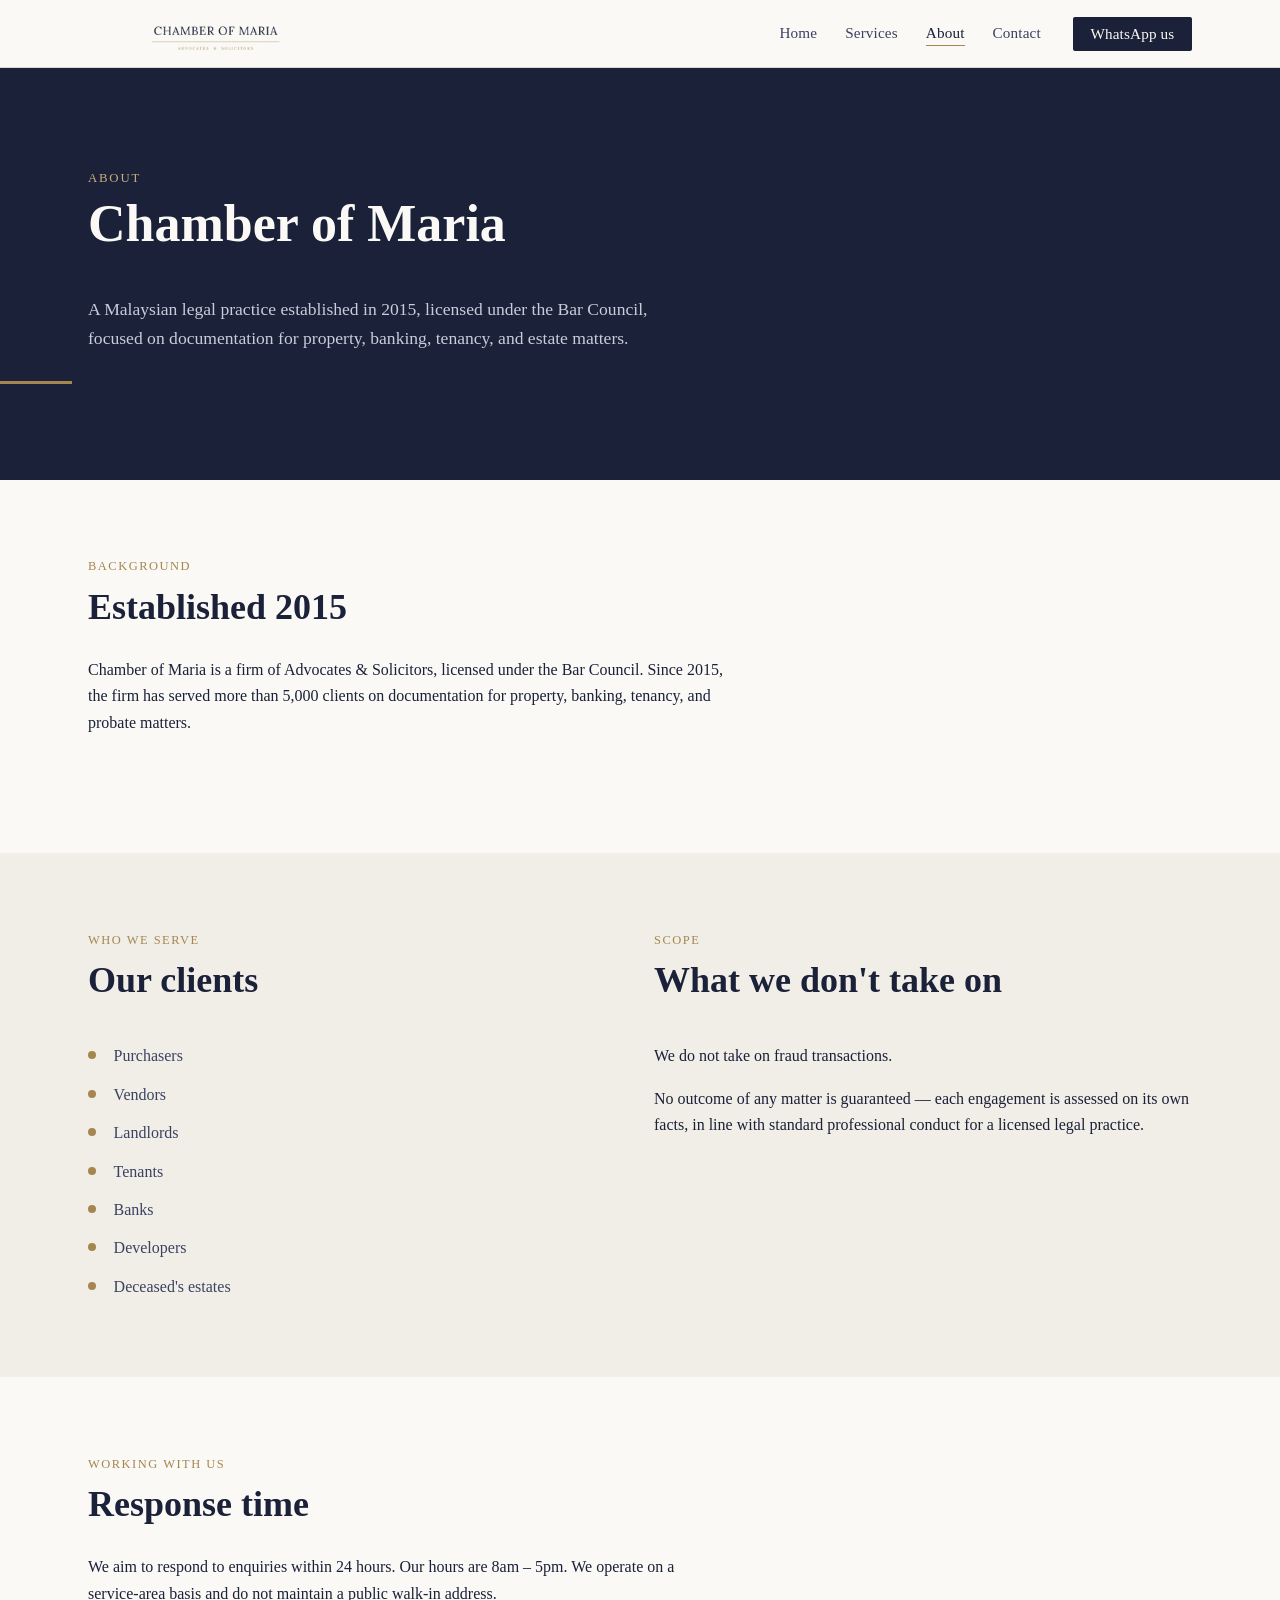
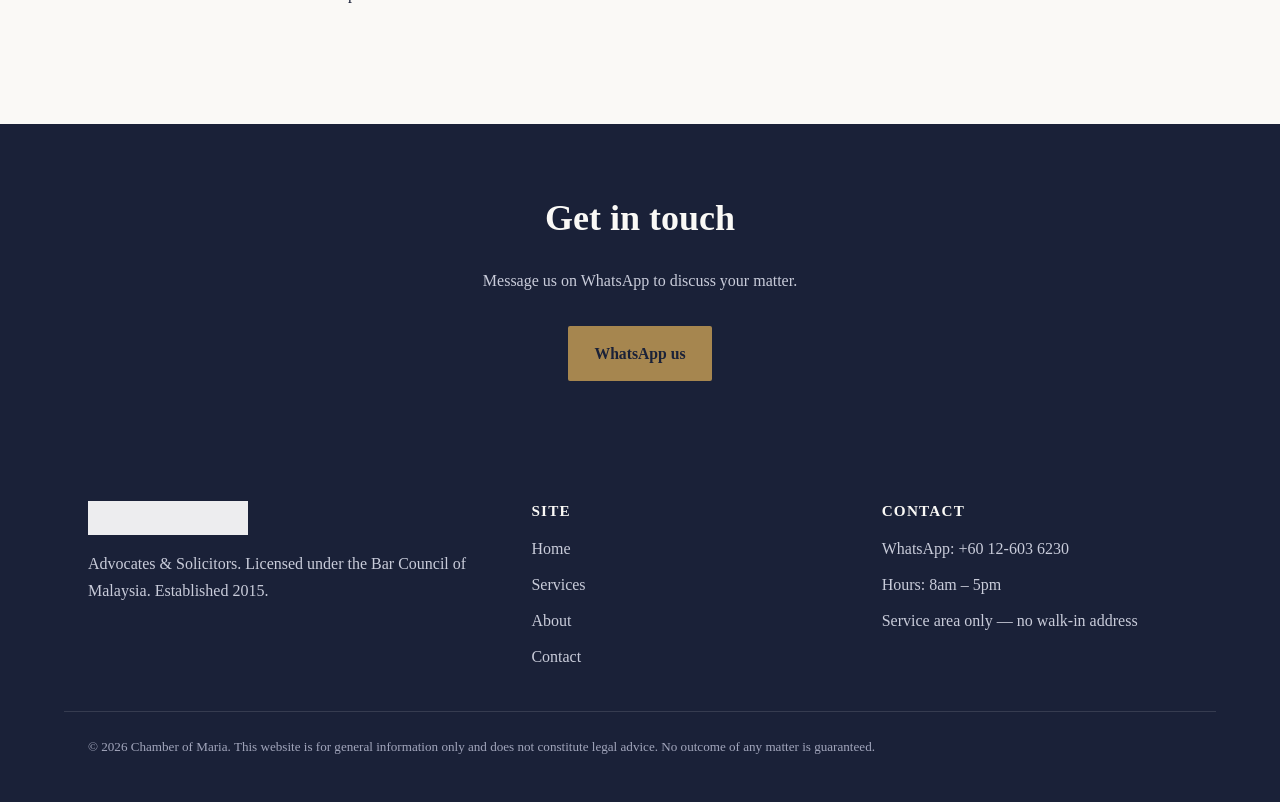
==== about.html @ 83d8518f "Initial build: Chamber of Maria static site Four-page legal practice website (index, services, about" ====
<!DOCTYPE html>
<html lang="en">
<head>
<meta charset="UTF-8">
<meta name="viewport" content="width=device-width, initial-scale=1.0">
<title>About | Chamber of Maria</title>
<meta name="description" content="Chamber of Maria is a legal practice established in 2015, licensed under the Bar Council, having served more than 5,000 clients across property, banking, tenancy, and probate matters.">
<link rel="canonical" href="https://www.chamberofmaria.com/about.html">

<meta property="og:type" content="website">
<meta property="og:site_name" content="Chamber of Maria">
<meta property="og:title" content="About | Chamber of Maria">
<meta property="og:description" content="Established 2015, licensed under the Bar Council, serving purchasers, vendors, landlords, tenants, banks, developers, and deceased's estates.">
<meta property="og:url" content="https://www.chamberofmaria.com/about.html">
<meta property="og:image" content="https://www.chamberofmaria.com/assets/og-share-image.webp">
<meta name="twitter:card" content="summary_large_image">

<link rel="icon" type="image/png" href="assets/favicon-32.png">
<link rel="apple-touch-icon" href="assets/apple-touch-icon.png">
<link rel="stylesheet" href="css/style.css">
</head>
<body>
<a class="skip-link" href="#main">Skip to content</a>

<header class="site-header">
  <div class="container">
    <a class="logo" href="index.html" aria-label="Chamber of Maria — home">
      <img src="assets/wordmark-horizontal-header.webp" alt="Chamber of Maria" width="200" height="31">
    </a>
    <nav class="main-nav" data-open="false">
      <ul>
        <li><a href="index.html">Home</a></li>
        <li><a href="services.html">Services</a></li>
        <li><a href="about.html" aria-current="page">About</a></li>
        <li><a href="contact.html">Contact</a></li>
      </ul>
      <a class="nav-cta" href="https://wa.me/60126036230?text=Hi%2C%20I%27d%20like%20to%20enquire%20about%20your%20legal%20services." target="_blank" rel="noopener">WhatsApp us</a>
    </nav>
    <button class="nav-toggle" aria-label="Toggle menu" aria-expanded="false">☰</button>
  </div>
</header>

<main id="main">

  <section class="hero">
    <div class="container">
      <span class="eyebrow">About</span>
      <h1>Chamber of Maria</h1>
      <p class="lede">A Malaysian legal practice established in 2015, licensed under the Bar Council, focused on documentation for property, banking, tenancy, and estate matters.</p>
    </div>
  </section>

  <section>
    <div class="container">
      <div class="section-head">
        <span class="kicker">Background</span>
        <h2>Established 2015</h2>
        <p>Chamber of Maria is a firm of Advocates &amp; Solicitors, licensed under the Bar Council. Since 2015, the firm has served more than 5,000 clients on documentation for property, banking, tenancy, and probate matters.</p>
      </div>
    </div>
  </section>

  <section class="section-alt">
    <div class="container">
      <div class="grid grid-2">
        <div>
          <div class="section-head">
            <span class="kicker">Who we serve</span>
            <h2>Our clients</h2>
          </div>
          <ul class="check-list">
            <li>Purchasers</li>
            <li>Vendors</li>
            <li>Landlords</li>
            <li>Tenants</li>
            <li>Banks</li>
            <li>Developers</li>
            <li>Deceased's estates</li>
          </ul>
        </div>
        <div>
          <div class="section-head">
            <span class="kicker">Scope</span>
            <h2>What we don't take on</h2>
          </div>
          <p>We do not take on fraud transactions.</p>
          <p>No outcome of any matter is guaranteed — each engagement is assessed on its own facts, in line with standard professional conduct for a licensed legal practice.</p>
        </div>
      </div>
    </div>
  </section>

  <section>
    <div class="container">
      <div class="section-head">
        <span class="kicker">Working with us</span>
        <h2>Response time</h2>
        <p>We aim to respond to enquiries within 24 hours. Our hours are 8am – 5pm. We operate on a service-area basis and do not maintain a public walk-in address.</p>
      </div>
    </div>
  </section>

  <section class="cta-banner">
    <div class="container">
      <h2>Get in touch</h2>
      <p>Message us on WhatsApp to discuss your matter.</p>
      <a class="btn btn-primary" href="https://wa.me/60126036230?text=Hi%2C%20I%27d%20like%20to%20enquire%20about%20your%20legal%20services." target="_blank" rel="noopener">WhatsApp us</a>
    </div>
  </section>

</main>

<footer class="site-footer">
  <div class="container">
    <div class="footer-logo">
      <img src="assets/wordmark-horizontal-header.webp" alt="Chamber of Maria" width="160" height="25">
      <p>Advocates &amp; Solicitors. Licensed under the Bar Council of Malaysia. Established 2015.</p>
    </div>
    <div>
      <h4>Site</h4>
      <ul>
        <li><a href="index.html">Home</a></li>
        <li><a href="services.html">Services</a></li>
        <li><a href="about.html">About</a></li>
        <li><a href="contact.html">Contact</a></li>
      </ul>
    </div>
    <div>
      <h4>Contact</h4>
      <ul>
        <li><a href="https://wa.me/60126036230" target="_blank" rel="noopener">WhatsApp: +60 12-603 6230</a></li>
        <li>Hours: 8am – 5pm</li>
        <li>Service area only — no walk-in address</li>
      </ul>
    </div>
  </div>
  <div class="footer-bottom">
    <p>&copy; 2026 Chamber of Maria. This website is for general information only and does not constitute legal advice. No outcome of any matter is guaranteed.</p>
  </div>
</footer>

<script src="js/main.js"></script>
</body>
</html>
---- css/style.css ----
/* Chamber of Maria — shared stylesheet */

:root {
  --ink: #1A2138;
  --ink-soft: #3A4260;
  --gold: #A6864F;
  --gold-soft: #C9AD7E;
  --paper: #FAF9F6;
  --paper-dim: #F0EEE7;
  --line: #DDD8CC;
  --max-width: 72rem;
}

* {
  box-sizing: border-box;
}

html {
  scroll-behavior: smooth;
}

body {
  margin: 0;
  font-family: "Lora", Georgia, "Times New Roman", serif;
  color: var(--ink);
  background: var(--paper);
  line-height: 1.65;
  -webkit-font-smoothing: antialiased;
}

img {
  max-width: 100%;
  display: block;
}

a {
  color: inherit;
}

h1, h2, h3, h4 {
  font-weight: 600;
  line-height: 1.25;
  margin: 0 0 0.75em;
}

h1 { font-size: clamp(2rem, 4vw + 1rem, 3.25rem); }
h2 { font-size: clamp(1.5rem, 2vw + 1rem, 2.25rem); }
h3 { font-size: 1.25rem; }

p { margin: 0 0 1em; }

.container {
  width: 100%;
  max-width: var(--max-width);
  margin-inline: auto;
  padding-inline: 1.5rem;
}

/* ---------- Header ---------- */

.site-header {
  border-bottom: 1px solid var(--line);
  background: var(--paper);
  position: sticky;
  top: 0;
  z-index: 20;
}

.site-header .container {
  display: flex;
  align-items: center;
  justify-content: space-between;
  padding-block: 0.85rem;
  gap: 1rem;
}

.site-header .logo img {
  height: 40px;
  width: auto;
}

.main-nav {
  display: flex;
  align-items: center;
  gap: 2rem;
}

.main-nav ul {
  list-style: none;
  display: flex;
  gap: 1.75rem;
  margin: 0;
  padding: 0;
}

.main-nav a {
  text-decoration: none;
  font-size: 0.95rem;
  letter-spacing: 0.01em;
  color: var(--ink-soft);
  border-bottom: 1px solid transparent;
  padding-block: 0.25rem;
  transition: color 0.15s ease, border-color 0.15s ease;
}

.main-nav a:hover,
.main-nav a[aria-current="page"] {
  color: var(--ink);
  border-color: var(--gold);
}

.nav-cta {
  display: inline-flex;
  align-items: center;
  gap: 0.5rem;
  background: var(--ink);
  color: var(--paper) !important;
  padding: 0.55rem 1.1rem;
  border-radius: 2px;
  font-size: 0.9rem;
  text-decoration: none;
  border: none;
  transition: background 0.15s ease;
  white-space: nowrap;
}

.nav-cta:hover {
  background: var(--gold);
}

.nav-toggle {
  display: none;
  background: none;
  border: 1px solid var(--line);
  border-radius: 2px;
  padding: 0.4rem 0.6rem;
  cursor: pointer;
  font-size: 1.1rem;
  color: var(--ink);
}

/* ---------- Hero ---------- */

.hero {
  background: var(--ink);
  color: var(--paper);
  padding-block: clamp(3.5rem, 8vw, 6rem);
  position: relative;
}

.hero::after {
  content: "";
  display: block;
  height: 3px;
  width: 72px;
  background: var(--gold);
  margin-top: 1.75rem;
}

.hero .eyebrow {
  text-transform: uppercase;
  letter-spacing: 0.14em;
  font-size: 0.8rem;
  color: var(--gold-soft);
  margin-bottom: 1rem;
}

.hero h1 {
  color: var(--paper);
  max-width: 34rem;
}

.hero p.lede {
  max-width: 36rem;
  color: #C9CCDA;
  font-size: 1.1rem;
}

.hero-actions {
  display: flex;
  flex-wrap: wrap;
  gap: 1rem;
  margin-top: 2rem;
}

/* ---------- Buttons ---------- */

.btn {
  display: inline-flex;
  align-items: center;
  gap: 0.5rem;
  padding: 0.85rem 1.6rem;
  border-radius: 2px;
  text-decoration: none;
  font-size: 0.98rem;
  border: 1px solid transparent;
  cursor: pointer;
  transition: background 0.15s ease, color 0.15s ease, border-color 0.15s ease;
}

.btn-primary {
  background: var(--gold);
  color: var(--ink);
  font-weight: 600;
}

.btn-primary:hover {
  background: var(--gold-soft);
}

.btn-secondary {
  border-color: rgba(250, 249, 246, 0.4);
  color: var(--paper);
}

.btn-secondary:hover {
  border-color: var(--paper);
}

.btn-outline {
  border-color: var(--ink);
  color: var(--ink);
  background: transparent;
}

.btn-outline:hover {
  background: var(--ink);
  color: var(--paper);
}

/* ---------- Sections ---------- */

section {
  padding-block: clamp(3rem, 6vw, 5rem);
}

.section-alt {
  background: var(--paper-dim);
}

.section-head {
  max-width: 40rem;
  margin-bottom: 2.5rem;
}

.section-head .kicker {
  text-transform: uppercase;
  letter-spacing: 0.12em;
  font-size: 0.78rem;
  color: var(--gold);
  margin-bottom: 0.5rem;
  display: block;
}

/* ---------- Cards / grids ---------- */

.grid {
  display: grid;
  gap: 1.75rem;
}

.grid-2 { grid-template-columns: repeat(2, 1fr); }
.grid-4 { grid-template-columns: repeat(4, 1fr); }

@media (max-width: 900px) {
  .grid-4 { grid-template-columns: repeat(2, 1fr); }
}

@media (max-width: 600px) {
  .grid-2,
  .grid-4 { grid-template-columns: 1fr; }
}

.card {
  background: var(--paper);
  border: 1px solid var(--line);
  padding: 1.75rem;
  border-radius: 3px;
}

.section-alt .card {
  background: var(--paper);
}

.card .num {
  font-size: 0.8rem;
  color: var(--gold);
  letter-spacing: 0.1em;
  display: block;
  margin-bottom: 0.6rem;
}

.card h3 {
  margin-bottom: 0.5rem;
}

.card p {
  color: var(--ink-soft);
  margin-bottom: 0;
  font-size: 0.97rem;
}

/* ---------- Stat strip ---------- */

.stat-strip {
  display: flex;
  flex-wrap: wrap;
  gap: 2.5rem;
  border-top: 1px solid var(--line);
  border-bottom: 1px solid var(--line);
  padding-block: 2rem;
}

.stat {
  min-width: 10rem;
}

.stat .value {
  font-size: clamp(1.75rem, 3vw, 2.5rem);
  color: var(--ink);
  font-weight: 600;
  display: block;
}

.stat .label {
  color: var(--ink-soft);
  font-size: 0.9rem;
}

/* ---------- Lists ---------- */

.check-list {
  list-style: none;
  margin: 0;
  padding: 0;
  display: grid;
  gap: 0.75rem;
}

.check-list li {
  padding-left: 1.6rem;
  position: relative;
  color: var(--ink-soft);
}

.check-list li::before {
  content: "";
  position: absolute;
  left: 0;
  top: 0.5em;
  width: 8px;
  height: 8px;
  background: var(--gold);
  border-radius: 50%;
}

/* ---------- CTA banner ---------- */

.cta-banner {
  background: var(--ink);
  color: var(--paper);
  text-align: center;
  padding-block: clamp(3rem, 6vw, 4.5rem);
}

.cta-banner h2 {
  color: var(--paper);
}

.cta-banner p {
  color: #C9CCDA;
  max-width: 34rem;
  margin-inline: auto;
}

.cta-banner .btn-primary {
  margin-top: 1rem;
}

/* ---------- Forms ---------- */

.form-field {
  margin-bottom: 1.25rem;
  display: grid;
  gap: 0.4rem;
}

.form-field label {
  font-size: 0.9rem;
  color: var(--ink-soft);
}

.form-field input,
.form-field textarea,
.form-field select {
  font-family: inherit;
  font-size: 1rem;
  padding: 0.75rem 0.9rem;
  border: 1px solid var(--line);
  border-radius: 2px;
  background: var(--paper);
  color: var(--ink);
}

.form-field input:focus,
.form-field textarea:focus,
.form-field select:focus {
  outline: 2px solid var(--gold);
  outline-offset: 1px;
}

.form-note {
  font-size: 0.85rem;
  color: var(--ink-soft);
}

.form-status {
  margin-top: 1rem;
  font-size: 0.95rem;
}

.form-status[data-state="success"] { color: #2E6B4F; }
.form-status[data-state="error"] { color: #A6403F; }

/* ---------- Footer ---------- */

.site-footer {
  background: var(--ink);
  color: #C9CCDA;
  padding-block: 3rem 2rem;
}

.site-footer .container {
  display: grid;
  grid-template-columns: 1.3fr 1fr 1fr;
  gap: 2.5rem;
}

@media (max-width: 700px) {
  .site-footer .container {
    grid-template-columns: 1fr;
  }
}

.site-footer h4 {
  color: var(--paper);
  font-size: 0.95rem;
  text-transform: uppercase;
  letter-spacing: 0.08em;
  margin-bottom: 1rem;
}

.site-footer ul {
  list-style: none;
  margin: 0;
  padding: 0;
  display: grid;
  gap: 0.6rem;
}

.site-footer a {
  color: #C9CCDA;
  text-decoration: none;
}

.site-footer a:hover {
  color: var(--gold-soft);
}

.footer-bottom {
  max-width: var(--max-width);
  margin: 2.5rem auto 0;
  padding-inline: 1.5rem;
  padding-top: 1.5rem;
  border-top: 1px solid rgba(255, 255, 255, 0.12);
  font-size: 0.82rem;
  color: #A2A6BC;
}

.footer-logo img {
  height: 34px;
  margin-bottom: 1rem;
  filter: brightness(0) invert(1);
  opacity: 0.92;
}

/* ---------- Mobile nav ---------- */

@media (max-width: 780px) {
  .nav-toggle {
    display: inline-flex;
    align-items: center;
    justify-content: center;
  }

  .main-nav {
    position: fixed;
    inset: 0 0 0 30%;
    background: var(--paper);
    flex-direction: column;
    align-items: flex-start;
    justify-content: flex-start;
    padding: 5.5rem 1.75rem 2rem;
    gap: 2rem;
    transform: translateX(100%);
    transition: transform 0.2s ease;
    box-shadow: -8px 0 24px rgba(26, 33, 56, 0.12);
  }

  .main-nav[data-open="true"] {
    transform: translateX(0);
  }

  .main-nav ul {
    flex-direction: column;
    gap: 1.25rem;
    width: 100%;
  }

  .main-nav a {
    font-size: 1.05rem;
  }
}

/* ---------- Utility ---------- */

.text-center { text-align: center; }
.mt-0 { margin-top: 0; }

.skip-link {
  position: absolute;
  left: -999px;
  top: auto;
  background: var(--gold);
  color: var(--ink);
  padding: 0.75rem 1.25rem;
  z-index: 100;
}

.skip-link:focus {
  left: 1rem;
  top: 1rem;
}
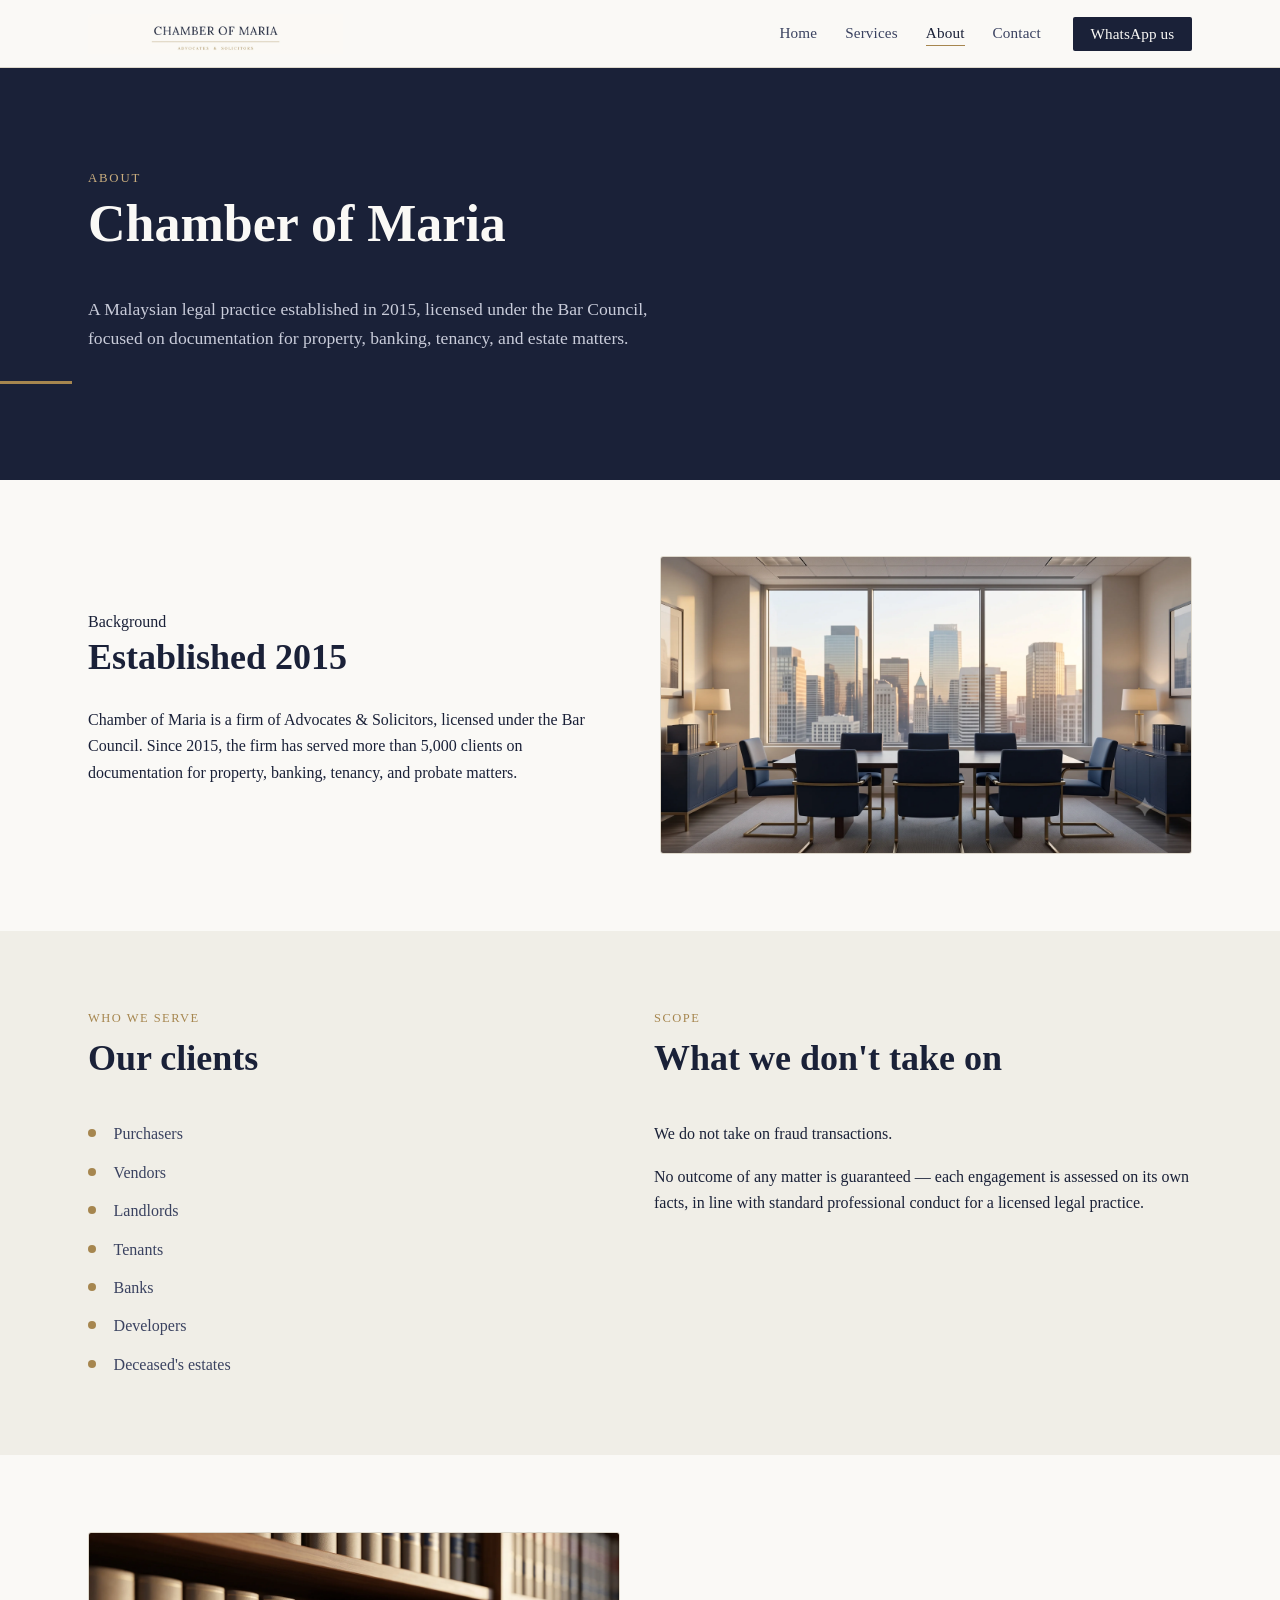
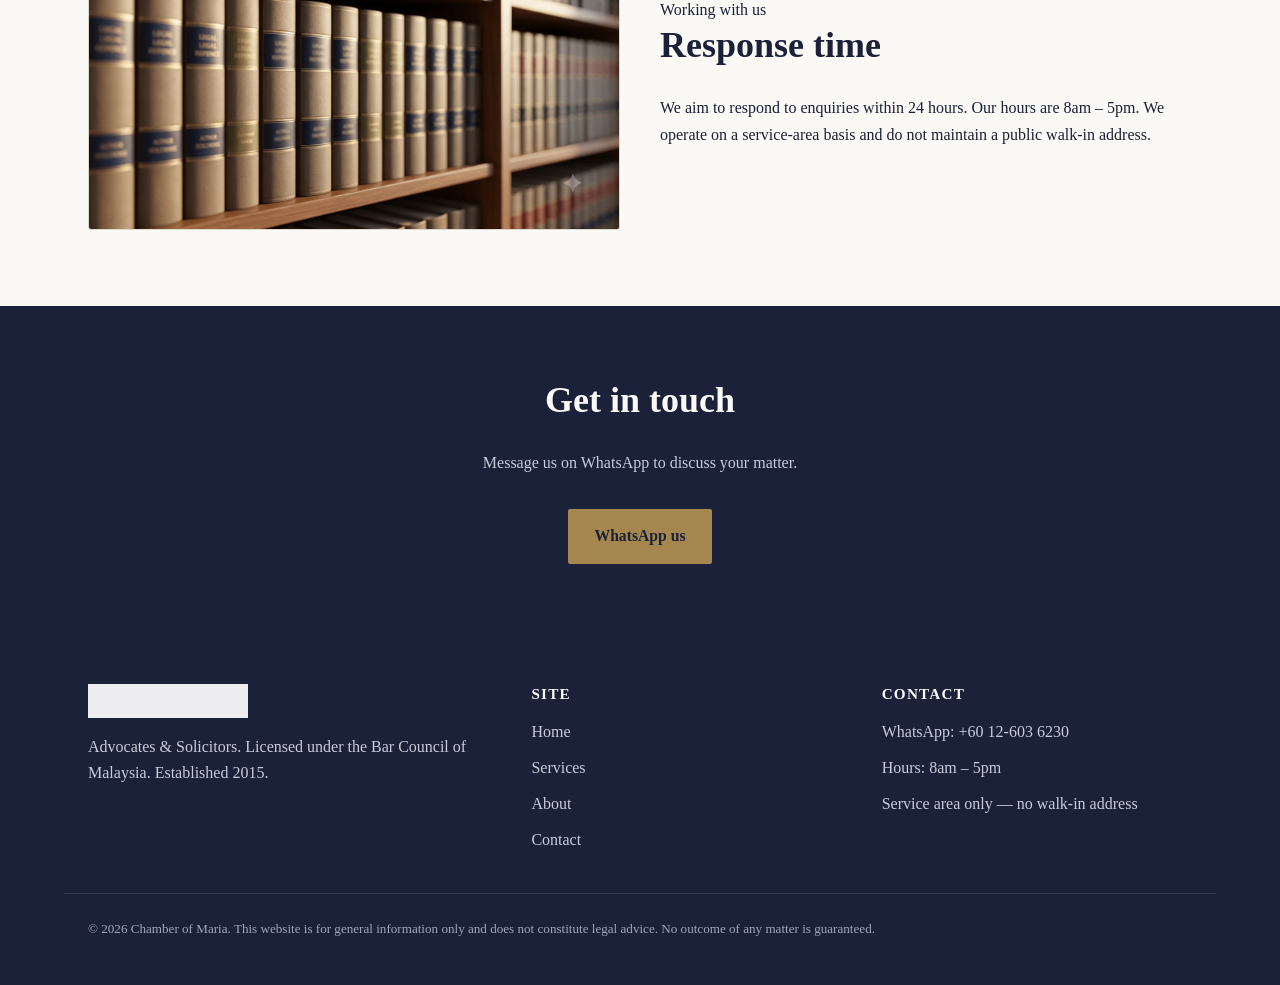
==== commit 7d004adb: "Integrate Nano Banana supporting imagery QA'd and wired all 8 images from AVATAR-IMAGE-BRIEF.md / NA" ====
--- a/about.html
+++ b/about.html
@@ -52,10 +52,15 @@
 
   <section>
     <div class="container">
-      <div class="section-head">
-        <span class="kicker">Background</span>
-        <h2>Established 2015</h2>
-        <p>Chamber of Maria is a firm of Advocates &amp; Solicitors, licensed under the Bar Council. Since 2015, the firm has served more than 5,000 clients on documentation for property, banking, tenancy, and probate matters.</p>
+      <div class="feature">
+        <div>
+          <span class="kicker">Background</span>
+          <h2>Established 2015</h2>
+          <p>Chamber of Maria is a firm of Advocates &amp; Solicitors, licensed under the Bar Council. Since 2015, the firm has served more than 5,000 clients on documentation for property, banking, tenancy, and probate matters.</p>
+        </div>
+        <div class="feature-media">
+          <img src="assets/office-window-skyline-abstract.webp" alt="An empty law office meeting room with a city skyline view" width="800" height="450" loading="lazy">
+        </div>
       </div>
     </div>
   </section>
@@ -92,10 +97,15 @@
 
   <section>
     <div class="container">
-      <div class="section-head">
-        <span class="kicker">Working with us</span>
-        <h2>Response time</h2>
-        <p>We aim to respond to enquiries within 24 hours. Our hours are 8am – 5pm. We operate on a service-area basis and do not maintain a public walk-in address.</p>
+      <div class="feature">
+        <div class="feature-media">
+          <img src="assets/bookshelf-legal-texts.webp" alt="A shelf of bound legal reference volumes" width="800" height="450" loading="lazy">
+        </div>
+        <div>
+          <span class="kicker">Working with us</span>
+          <h2>Response time</h2>
+          <p>We aim to respond to enquiries within 24 hours. Our hours are 8am – 5pm. We operate on a service-area basis and do not maintain a public walk-in address.</p>
+        </div>
       </div>
     </div>
   </section>
--- a/css/style.css
+++ b/css/style.css
@@ -276,10 +276,51 @@
   border: 1px solid var(--line);
   padding: 1.75rem;
   border-radius: 3px;
+  overflow: hidden;
 }
 
 .section-alt .card {
   background: var(--paper);
+}
+
+.card-media {
+  aspect-ratio: 16 / 9;
+  overflow: hidden;
+  margin: -1.75rem -1.75rem 1.25rem;
+  border-bottom: 1px solid var(--line);
+  background: var(--paper-dim);
+}
+
+.card-media img {
+  width: 100%;
+  height: 100%;
+  object-fit: cover;
+  display: block;
+}
+
+.feature {
+  display: grid;
+  grid-template-columns: 1fr 1fr;
+  gap: 2.5rem;
+  align-items: center;
+}
+
+@media (max-width: 700px) {
+  .feature {
+    grid-template-columns: 1fr;
+  }
+}
+
+.feature-media {
+  border-radius: 3px;
+  overflow: hidden;
+  border: 1px solid var(--line);
+}
+
+.feature-media img {
+  width: 100%;
+  height: auto;
+  display: block;
 }
 
 .card .num {
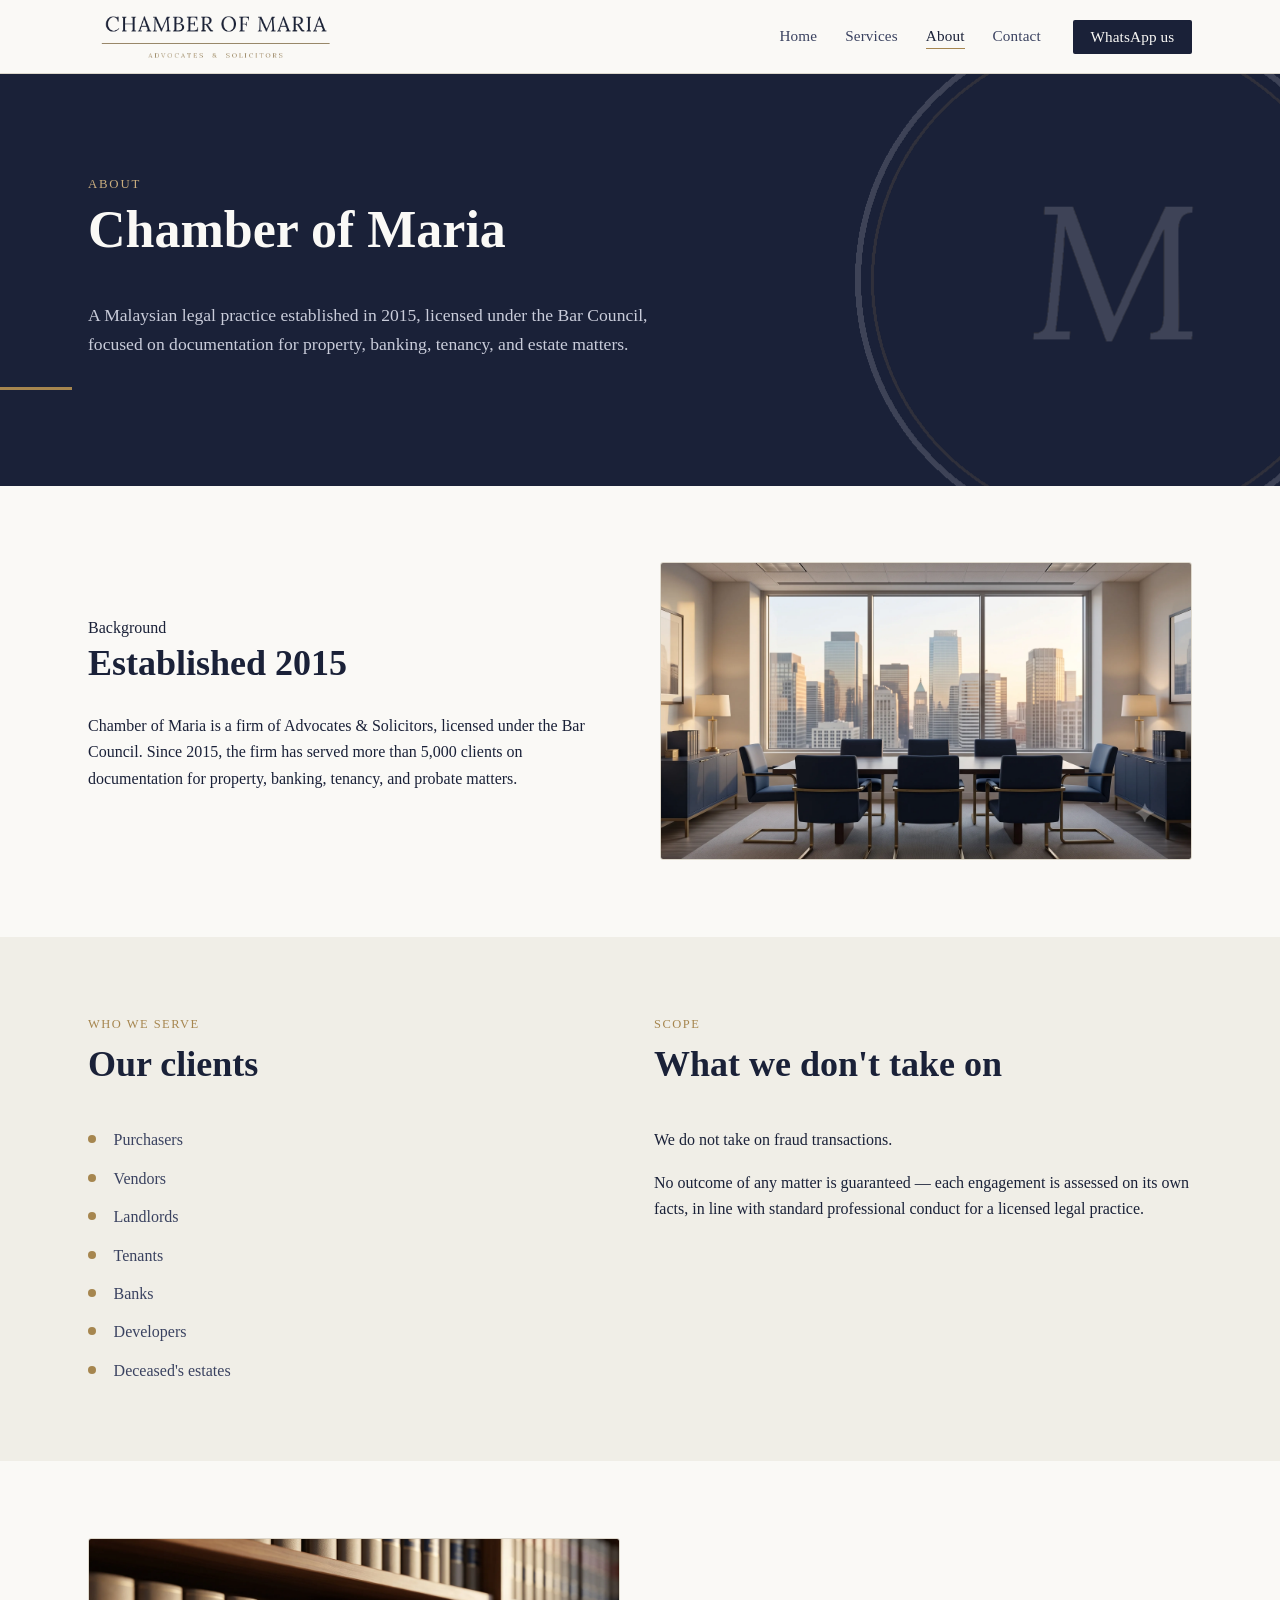
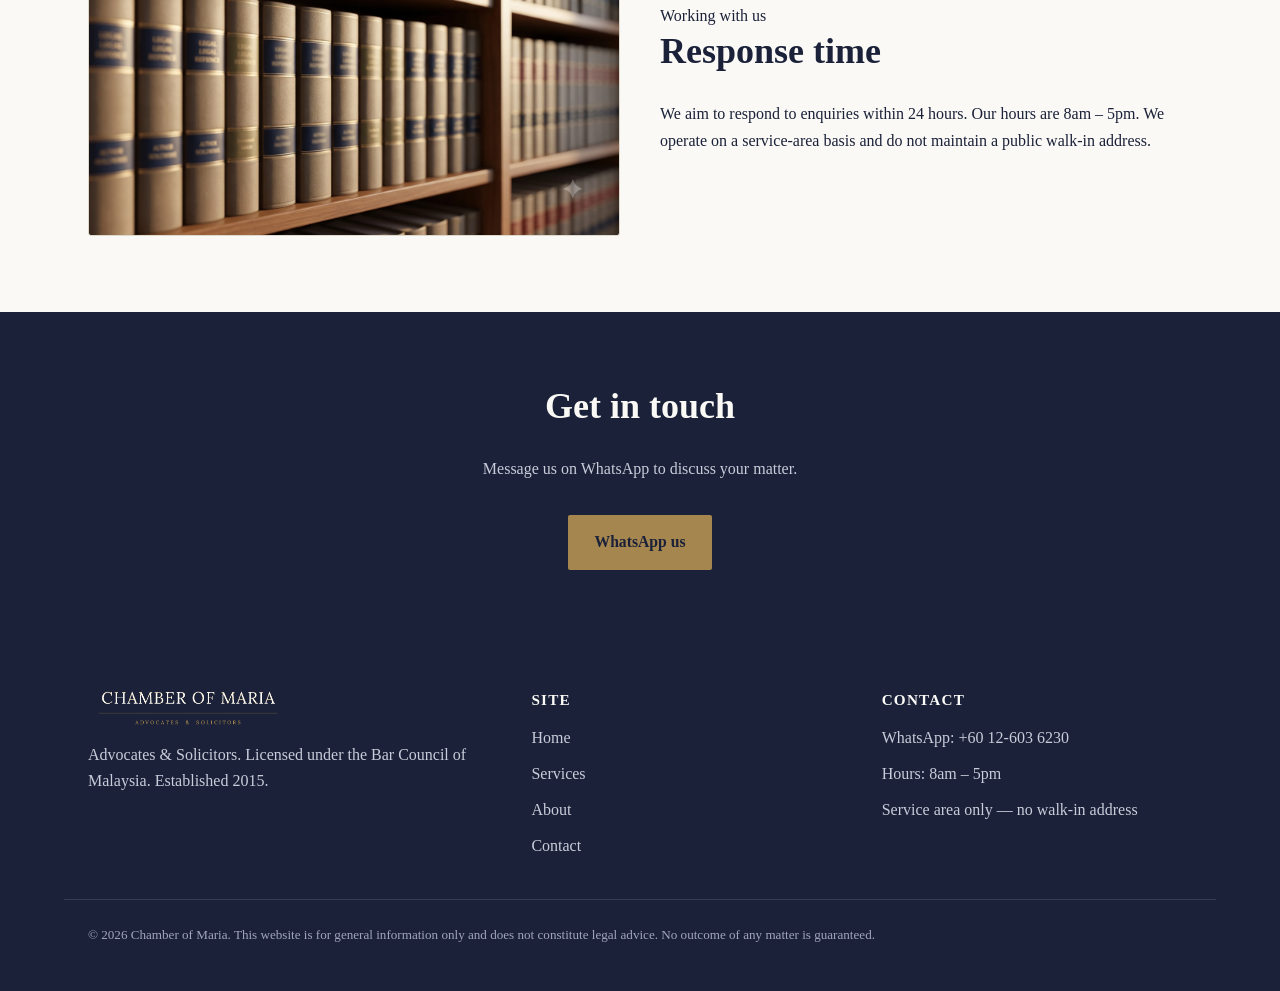
==== commit 5b5c36b1: "Fix logo legibility and add hero decorative motif Header wordmark was scaled down with most of its c" ====
--- a/about.html
+++ b/about.html
@@ -25,7 +25,7 @@
 <header class="site-header">
   <div class="container">
     <a class="logo" href="index.html" aria-label="Chamber of Maria — home">
-      <img src="assets/wordmark-horizontal-header.webp" alt="Chamber of Maria" width="200" height="31">
+      <img src="assets/wordmark-horizontal-header-trimmed.webp" alt="Chamber of Maria" width="244" height="44">
     </a>
     <nav class="main-nav" data-open="false">
       <ul>
@@ -43,6 +43,7 @@
 <main id="main">
 
   <section class="hero">
+    <img src="assets/monogram-favicon-source-on-dark.webp" alt="" aria-hidden="true" class="hero-motif" width="561" height="561">
     <div class="container">
       <span class="eyebrow">About</span>
       <h1>Chamber of Maria</h1>
@@ -123,7 +124,7 @@
 <footer class="site-footer">
   <div class="container">
     <div class="footer-logo">
-      <img src="assets/wordmark-horizontal-header.webp" alt="Chamber of Maria" width="160" height="25">
+      <img src="assets/wordmark-horizontal-header-on-dark.webp" alt="Chamber of Maria" width="200" height="36">
       <p>Advocates &amp; Solicitors. Licensed under the Bar Council of Malaysia. Established 2015.</p>
     </div>
     <div>
--- a/css/style.css
+++ b/css/style.css
@@ -75,8 +75,9 @@
 }
 
 .site-header .logo img {
-  height: 40px;
+  height: 46px;
   width: auto;
+  display: block;
 }
 
 .main-nav {
@@ -146,6 +147,32 @@
   color: var(--paper);
   padding-block: clamp(3.5rem, 8vw, 6rem);
   position: relative;
+  overflow: hidden;
+}
+
+.hero .container {
+  position: relative;
+  z-index: 1;
+}
+
+.hero-motif {
+  position: absolute;
+  top: 50%;
+  right: -9%;
+  width: min(560px, 52vw);
+  height: auto;
+  transform: translateY(-50%);
+  opacity: 0.16;
+  pointer-events: none;
+  z-index: 0;
+}
+
+@media (max-width: 780px) {
+  .hero-motif {
+    width: 70vw;
+    right: -20%;
+    opacity: 0.12;
+  }
 }
 
 .hero::after {
@@ -519,10 +546,10 @@
 }
 
 .footer-logo img {
-  height: 34px;
+  height: 36px;
+  width: auto;
   margin-bottom: 1rem;
-  filter: brightness(0) invert(1);
-  opacity: 0.92;
+  display: block;
 }
 
 /* ---------- Mobile nav ---------- */
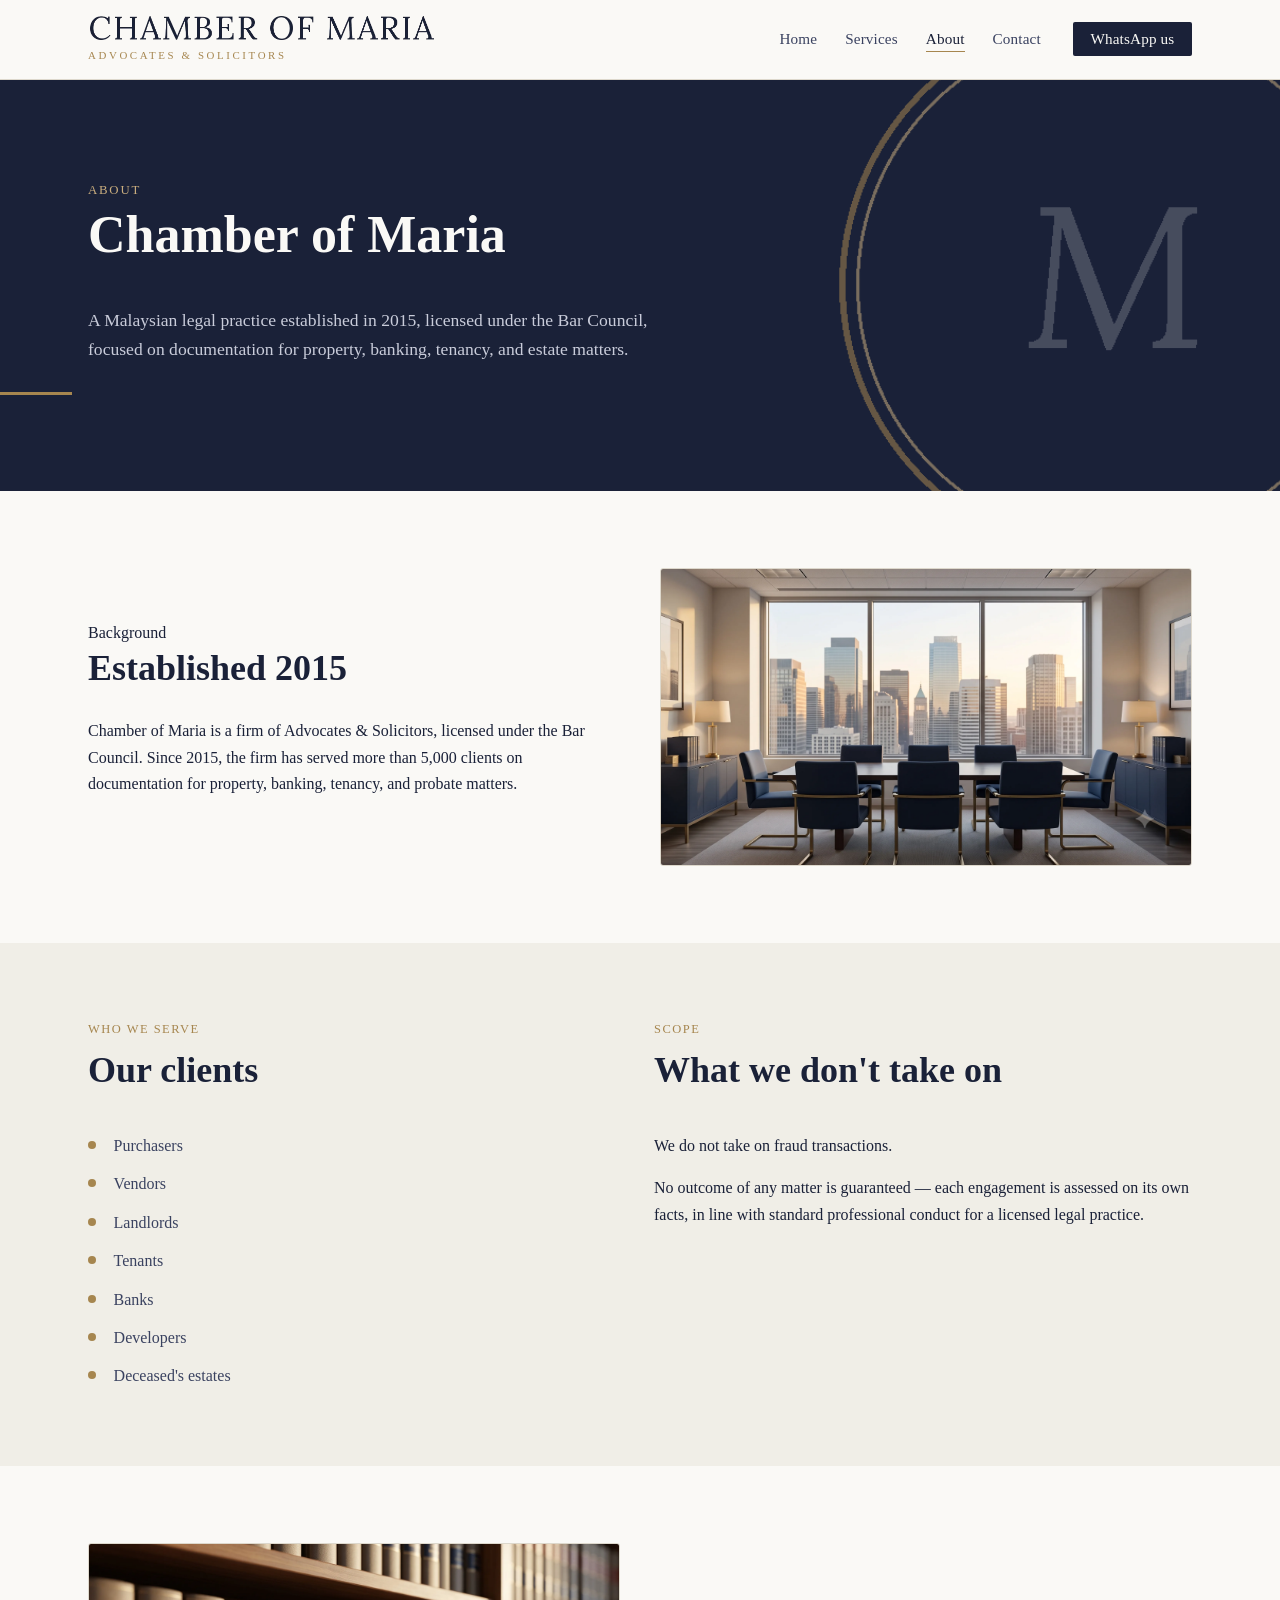
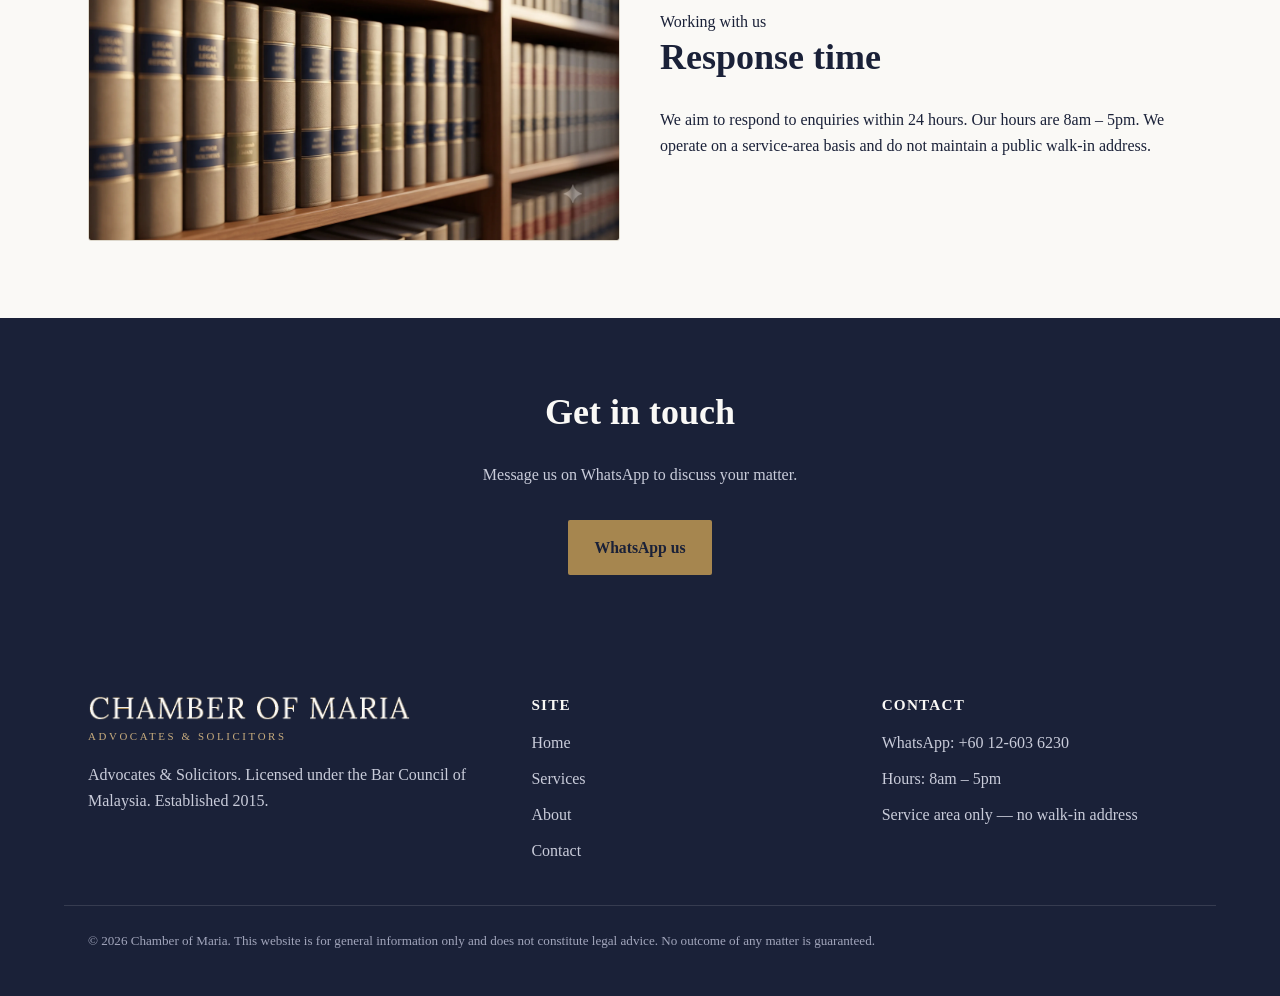
==== commit cb676563: "Fix subtitle legibility and animate hero ring motif "Advocates & Solicitors" was baked into the same" ====
--- a/about.html
+++ b/about.html
@@ -25,7 +25,8 @@
 <header class="site-header">
   <div class="container">
     <a class="logo" href="index.html" aria-label="Chamber of Maria — home">
-      <img src="assets/wordmark-horizontal-header-trimmed.webp" alt="Chamber of Maria" width="244" height="44">
+      <img src="assets/wordmark-title-trimmed.webp" alt="Chamber of Maria" class="brand-mark" width="348" height="28">
+      <span class="brand-subtitle">Advocates &amp; Solicitors</span>
     </a>
     <nav class="main-nav" data-open="false">
       <ul>
@@ -43,7 +44,10 @@
 <main id="main">
 
   <section class="hero">
-    <img src="assets/monogram-favicon-source-on-dark.webp" alt="" aria-hidden="true" class="hero-motif" width="561" height="561">
+    <div class="hero-motif" aria-hidden="true">
+      <img src="assets/hero-motif-rings.webp" alt="" class="hero-motif-rings">
+      <img src="assets/hero-motif-letter.webp" alt="" class="hero-motif-letter">
+    </div>
     <div class="container">
       <span class="eyebrow">About</span>
       <h1>Chamber of Maria</h1>
@@ -124,7 +128,8 @@
 <footer class="site-footer">
   <div class="container">
     <div class="footer-logo">
-      <img src="assets/wordmark-horizontal-header-on-dark.webp" alt="Chamber of Maria" width="200" height="36">
+      <img src="assets/wordmark-title-on-dark.webp" alt="Chamber of Maria" class="brand-mark" width="323" height="26">
+      <span class="brand-subtitle">Advocates &amp; Solicitors</span>
       <p>Advocates &amp; Solicitors. Licensed under the Bar Council of Malaysia. Established 2015.</p>
     </div>
     <div>
--- a/css/style.css
+++ b/css/style.css
@@ -74,10 +74,27 @@
   gap: 1rem;
 }
 
-.site-header .logo img {
-  height: 46px;
+.site-header .logo {
+  display: flex;
+  flex-direction: column;
+  align-items: flex-start;
+  gap: 0.35rem;
+  text-decoration: none;
+}
+
+.brand-mark {
+  height: 28px;
   width: auto;
   display: block;
+}
+
+.brand-subtitle {
+  display: block;
+  font-size: 0.68rem;
+  letter-spacing: 0.24em;
+  text-transform: uppercase;
+  color: var(--gold);
+  white-space: nowrap;
 }
 
 .main-nav {
@@ -160,18 +177,51 @@
   top: 50%;
   right: -9%;
   width: min(560px, 52vw);
-  height: auto;
+  aspect-ratio: 1 / 1;
   transform: translateY(-50%);
-  opacity: 0.16;
   pointer-events: none;
   z-index: 0;
+}
+
+.hero-motif img {
+  position: absolute;
+  inset: 0;
+  width: 100%;
+  height: 100%;
+}
+
+.hero-motif-rings {
+  opacity: 0.55;
+  animation: hero-motif-spin 60s linear infinite;
+}
+
+.hero-motif-letter {
+  opacity: 0.2;
+}
+
+@keyframes hero-motif-spin {
+  from { transform: rotate(0deg); }
+  to { transform: rotate(360deg); }
+}
+
+@media (prefers-reduced-motion: reduce) {
+  .hero-motif-rings {
+    animation: none;
+  }
 }
 
 @media (max-width: 780px) {
   .hero-motif {
     width: 70vw;
     right: -20%;
-    opacity: 0.12;
+  }
+
+  .hero-motif-rings {
+    opacity: 0.4;
+  }
+
+  .hero-motif-letter {
+    opacity: 0.15;
   }
 }
 
@@ -545,11 +595,14 @@
   color: #A2A6BC;
 }
 
-.footer-logo img {
-  height: 36px;
-  width: auto;
+.footer-logo .brand-mark {
+  height: 26px;
+}
+
+.footer-logo .brand-subtitle {
+  color: var(--gold-soft);
+  margin-top: 0.4rem;
   margin-bottom: 1rem;
-  display: block;
 }
 
 /* ---------- Mobile nav ---------- */
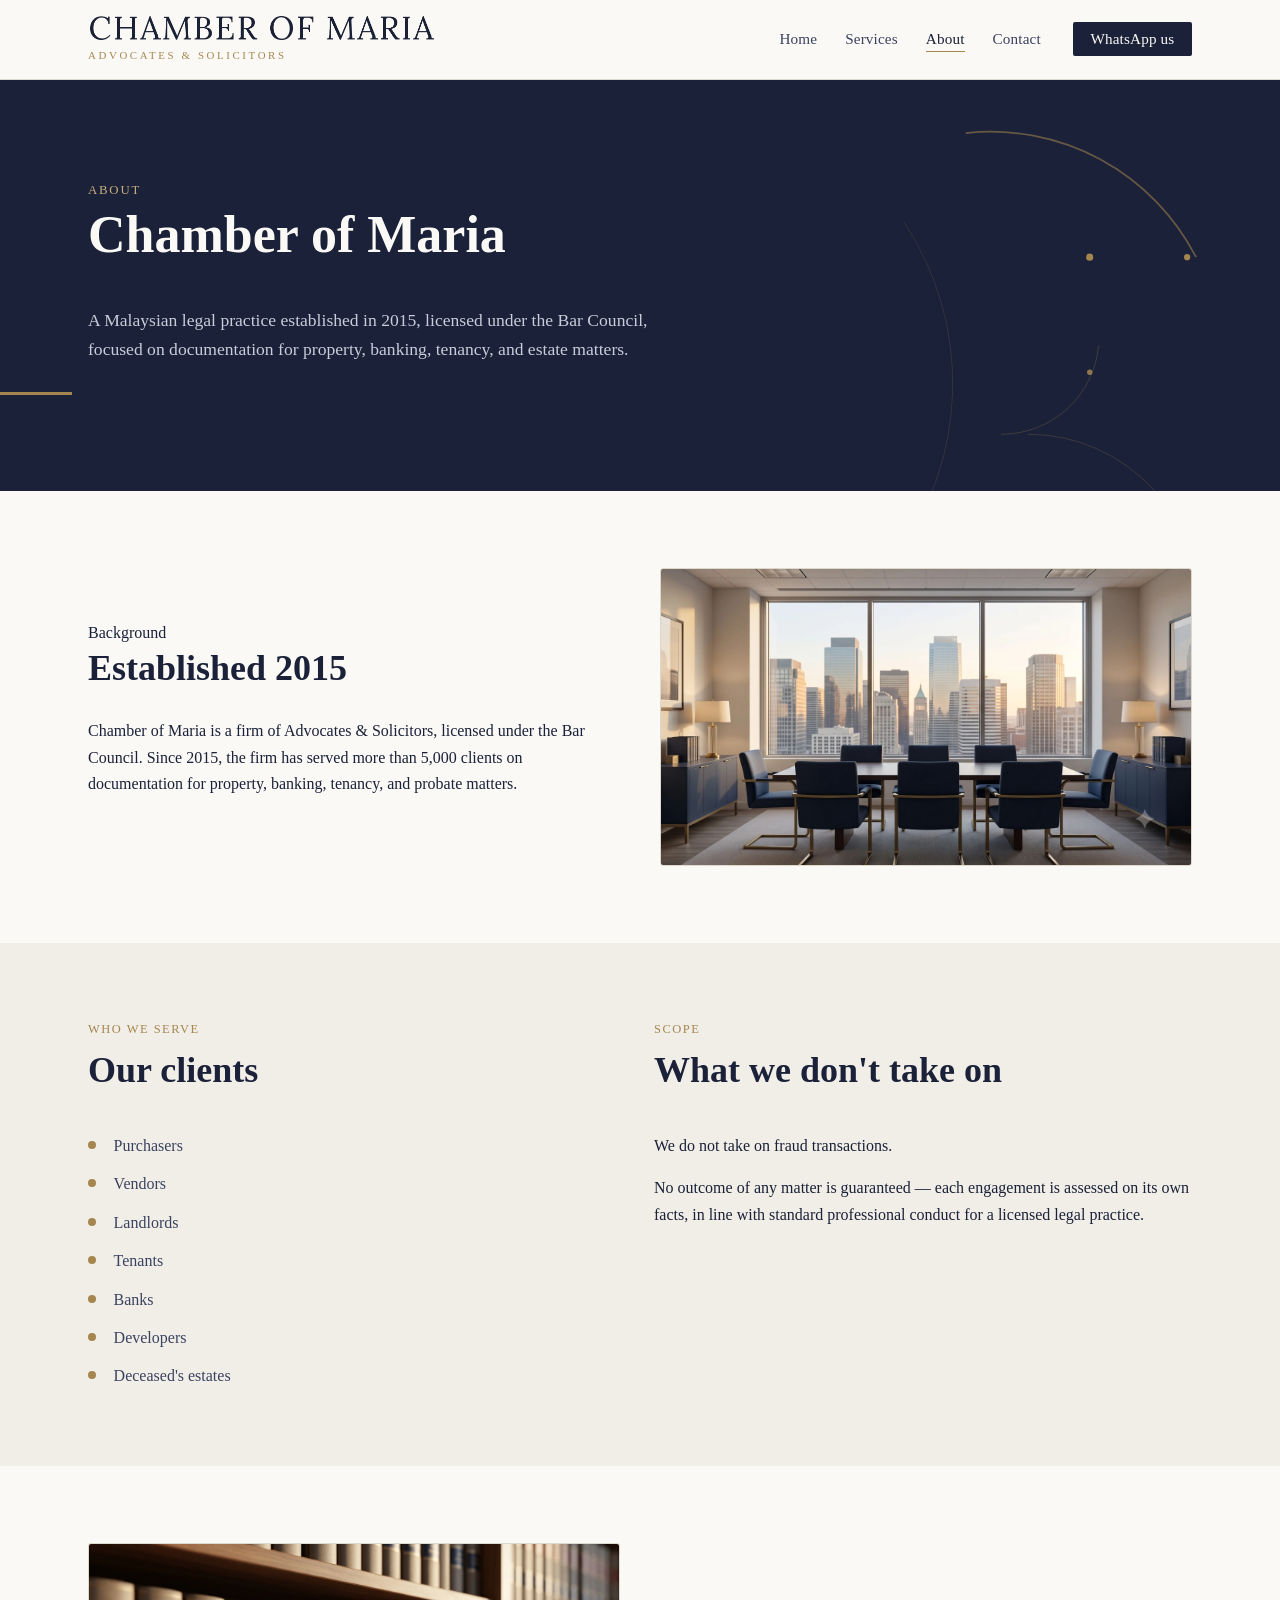
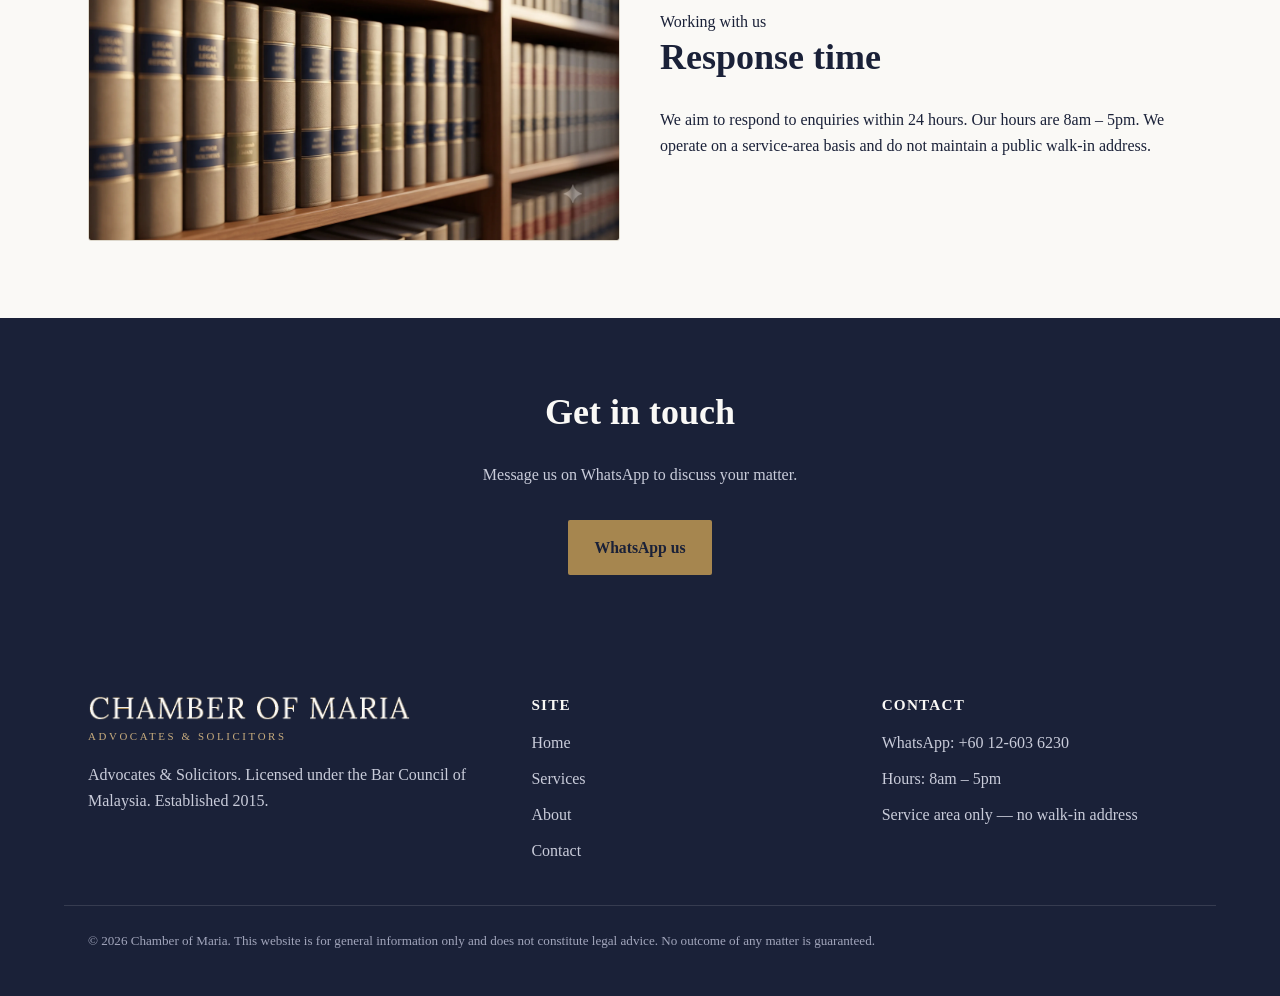
==== commit 5ff8f470: "Replace hero motif with inline animated orbit SVG Swapped the raster two-layer ring motif (hero-moti" ====
--- a/about.html
+++ b/about.html
@@ -44,10 +44,24 @@
 <main id="main">
 
   <section class="hero">
-    <div class="hero-motif" aria-hidden="true">
-      <img src="assets/hero-motif-rings.webp" alt="" class="hero-motif-rings">
-      <img src="assets/hero-motif-letter.webp" alt="" class="hero-motif-letter">
-    </div>
+    <svg viewBox="0 0 700 640" xmlns="http://www.w3.org/2000/svg" aria-hidden="true" class="hero-decoration">
+      <g stroke="var(--gold, #A6864F)" fill="none">
+        <path d="M 300,60 A 260,260 0 0 1 560,200"  stroke-width="2" opacity="0.55"/>
+        <path d="M 370,400 A 190,190 0 0 1 560,610" stroke-width="1" opacity="0.28"/>
+        <path d="M 230,160 A 330,330 0 0 1 220,540" stroke-width="1" opacity="0.20"/>
+        <path d="M 450,300 A 110,110 0 0 1 340,400" stroke-width="1" opacity="0.30"/>
+      </g>
+      <circle cx="440" cy="200" r="4" fill="var(--gold, #A6864F)"/>
+      <g class="orbit orbit-1">
+        <circle cx="550" cy="200" r="3.5" fill="var(--gold, #A6864F)"/>
+      </g>
+      <g class="orbit orbit-2">
+        <circle cx="440" cy="330" r="3" fill="var(--gold, #A6864F)" opacity="0.85"/>
+      </g>
+      <g class="orbit orbit-3">
+        <circle cx="440" cy="-90" r="2.5" fill="var(--gold, #A6864F)" opacity="0.7"/>
+      </g>
+    </svg>
     <div class="container">
       <span class="eyebrow">About</span>
       <h1>Chamber of Maria</h1>
--- a/css/style.css
+++ b/css/style.css
@@ -172,57 +172,35 @@
   z-index: 1;
 }
 
-.hero-motif {
+.hero-decoration {
   position: absolute;
-  top: 50%;
-  right: -9%;
-  width: min(560px, 52vw);
-  aspect-ratio: 1 / 1;
-  transform: translateY(-50%);
+  right: -40px;
+  top: 0;
+  width: 620px;
+  height: auto;
   pointer-events: none;
-  z-index: 0;
-}
-
-.hero-motif img {
-  position: absolute;
-  inset: 0;
-  width: 100%;
-  height: 100%;
-}
-
-.hero-motif-rings {
-  opacity: 0.55;
-  animation: hero-motif-spin 60s linear infinite;
-}
-
-.hero-motif-letter {
-  opacity: 0.2;
-}
-
-@keyframes hero-motif-spin {
+}
+
+.orbit {
+  transform-origin: 440px 200px;
+  animation: orbit-spin linear infinite;
+}
+.orbit-1 { animation-duration: 34s; }
+.orbit-2 { animation-duration: 68s; }
+.orbit-3 { animation-duration: 120s; }
+
+@keyframes orbit-spin {
   from { transform: rotate(0deg); }
-  to { transform: rotate(360deg); }
-}
-
+  to   { transform: rotate(360deg); }
+}
+
+@media (max-width: 900px) {
+  .hero-decoration { display: none; }
+}
+
+/* Accessibility — required, do not remove or make conditional on anything else */
 @media (prefers-reduced-motion: reduce) {
-  .hero-motif-rings {
-    animation: none;
-  }
-}
-
-@media (max-width: 780px) {
-  .hero-motif {
-    width: 70vw;
-    right: -20%;
-  }
-
-  .hero-motif-rings {
-    opacity: 0.4;
-  }
-
-  .hero-motif-letter {
-    opacity: 0.15;
-  }
+  .orbit { animation: none; }
 }
 
 .hero::after {
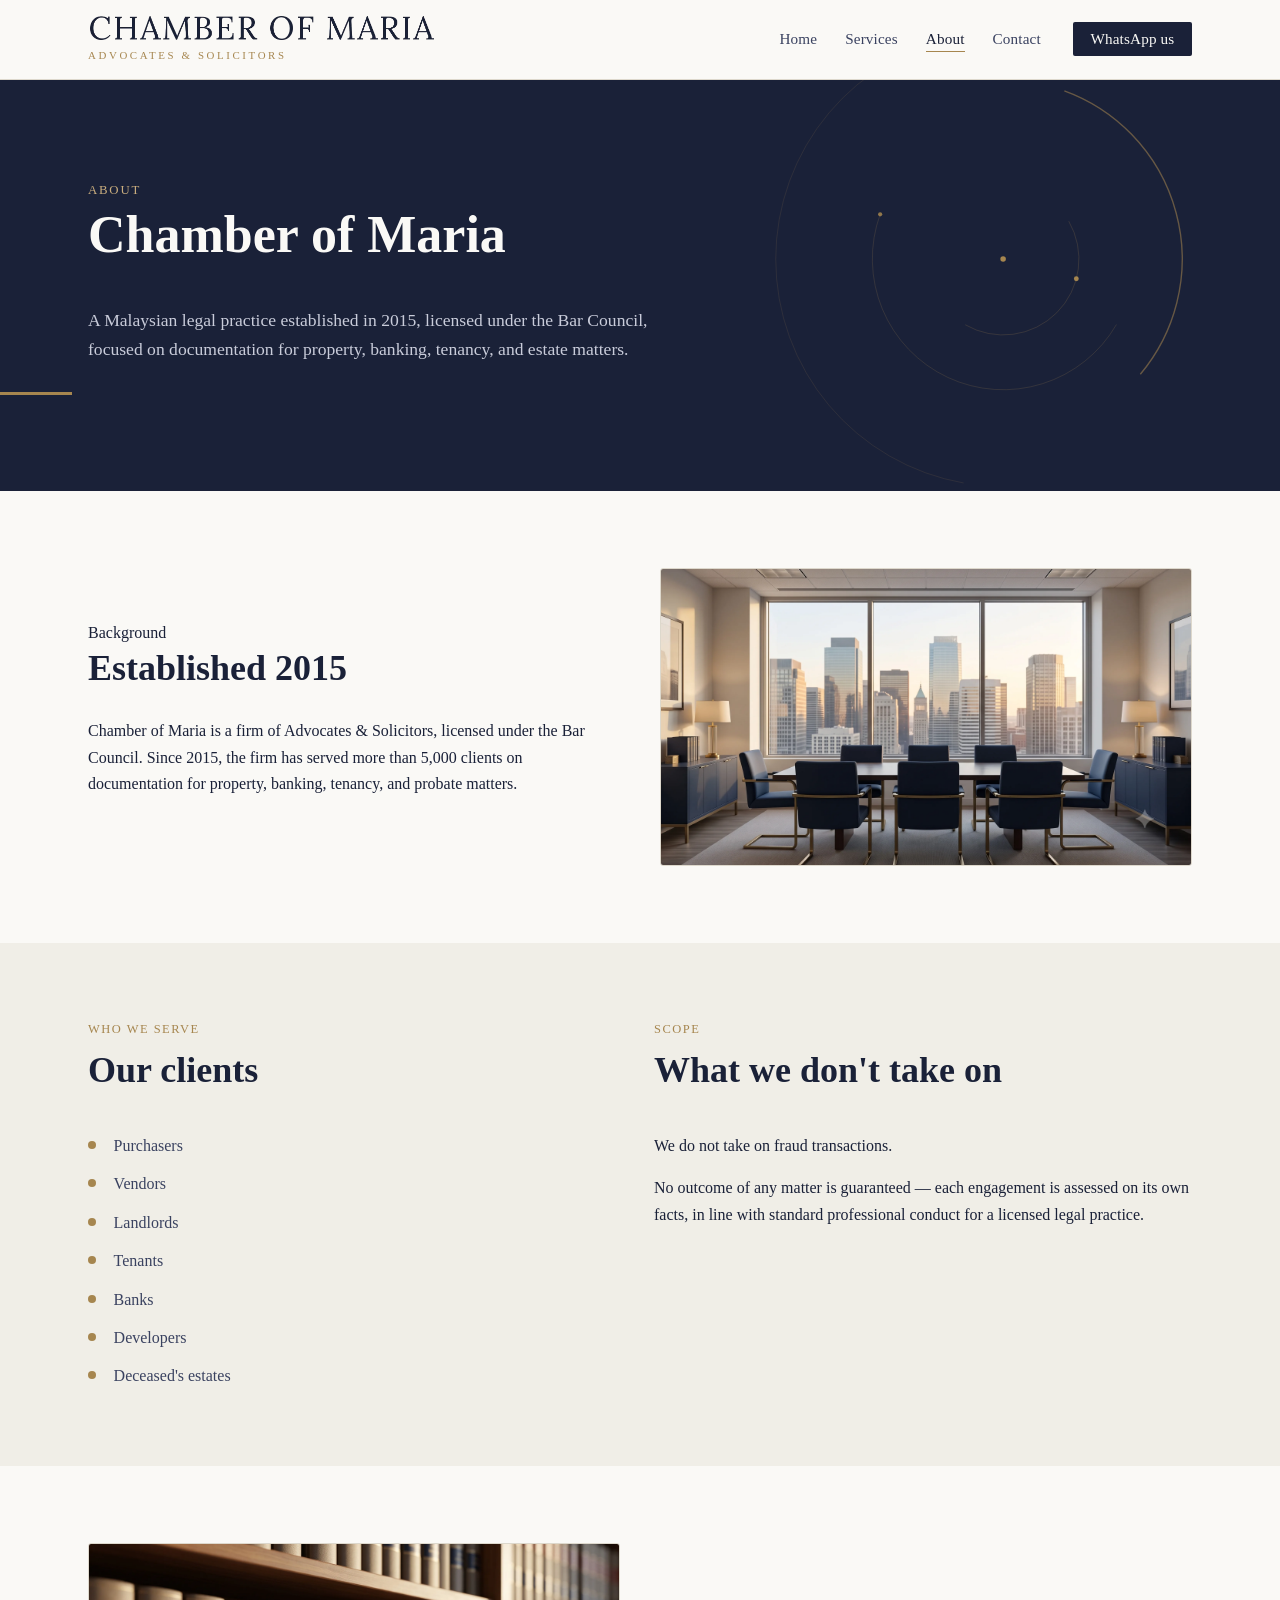
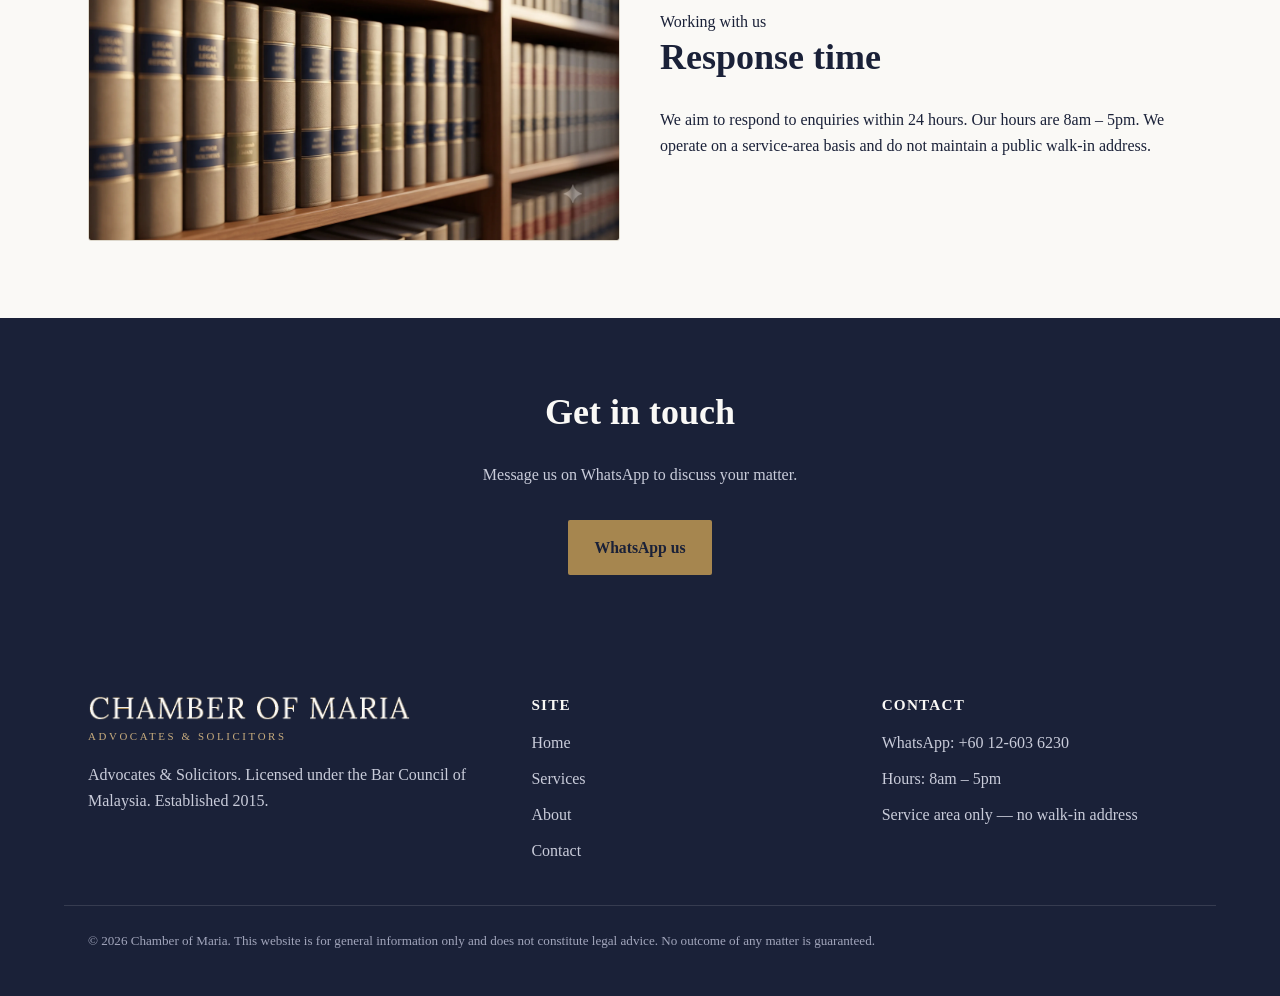
==== commit d45bebeb: "hero section amendments" ====
--- a/about.html
+++ b/about.html
@@ -44,22 +44,22 @@
 <main id="main">
 
   <section class="hero">
-    <svg viewBox="0 0 700 640" xmlns="http://www.w3.org/2000/svg" aria-hidden="true" class="hero-decoration">
+    <svg viewBox="0 0 900 640" xmlns="http://www.w3.org/2000/svg" aria-hidden="true" class="hero-decoration">
       <g stroke="var(--gold, #A6864F)" fill="none">
-        <path d="M 300,60 A 260,260 0 0 1 560,200"  stroke-width="2" opacity="0.55"/>
-        <path d="M 370,400 A 190,190 0 0 1 560,610" stroke-width="1" opacity="0.28"/>
-        <path d="M 230,160 A 330,330 0 0 1 220,540" stroke-width="1" opacity="0.20"/>
-        <path d="M 450,300 A 110,110 0 0 1 340,400" stroke-width="1" opacity="0.30"/>
+        <path d="M 528.9,15.7 A 260,260 0 0 1 639.2,427.1" stroke-width="2" opacity="0.55"/>
+        <path d="M 604.5,355.0 A 190,190 0 0 1 261.5,195.0" stroke-width="1" opacity="0.28"/>
+        <path d="M 382.7,585.0 A 330,330 0 0 1 382.7,-65.0" stroke-width="1" opacity="0.2"/>
+        <path d="M 535.3,205.0 A 110,110 0 0 1 385.0,355.3" stroke-width="1" opacity="0.3"/>
       </g>
-      <circle cx="440" cy="200" r="4" fill="var(--gold, #A6864F)"/>
+      <circle cx="440" cy="260" r="4" fill="var(--gold, #A6864F)"/>
       <g class="orbit orbit-1">
-        <circle cx="550" cy="200" r="3.5" fill="var(--gold, #A6864F)"/>
+        <circle cx="546.3" cy="288.5" r="3.5" fill="var(--gold, #A6864F)" opacity="1.0"/>
       </g>
       <g class="orbit orbit-2">
-        <circle cx="440" cy="330" r="3" fill="var(--gold, #A6864F)" opacity="0.85"/>
+        <circle cx="261.5" cy="195.0" r="3.0" fill="var(--gold, #A6864F)" opacity="0.85"/>
       </g>
       <g class="orbit orbit-3">
-        <circle cx="440" cy="-90" r="2.5" fill="var(--gold, #A6864F)" opacity="0.7"/>
+        <circle cx="382.7" cy="-65.0" r="2.5" fill="var(--gold, #A6864F)" opacity="0.7"/>
       </g>
     </svg>
     <div class="container">
--- a/css/style.css
+++ b/css/style.css
@@ -182,7 +182,7 @@
 }
 
 .orbit {
-  transform-origin: 440px 200px;
+  transform-origin: 440px 260px;
   animation: orbit-spin linear infinite;
 }
 .orbit-1 { animation-duration: 34s; }
@@ -198,7 +198,6 @@
   .hero-decoration { display: none; }
 }
 
-/* Accessibility — required, do not remove or make conditional on anything else */
 @media (prefers-reduced-motion: reduce) {
   .orbit { animation: none; }
 }
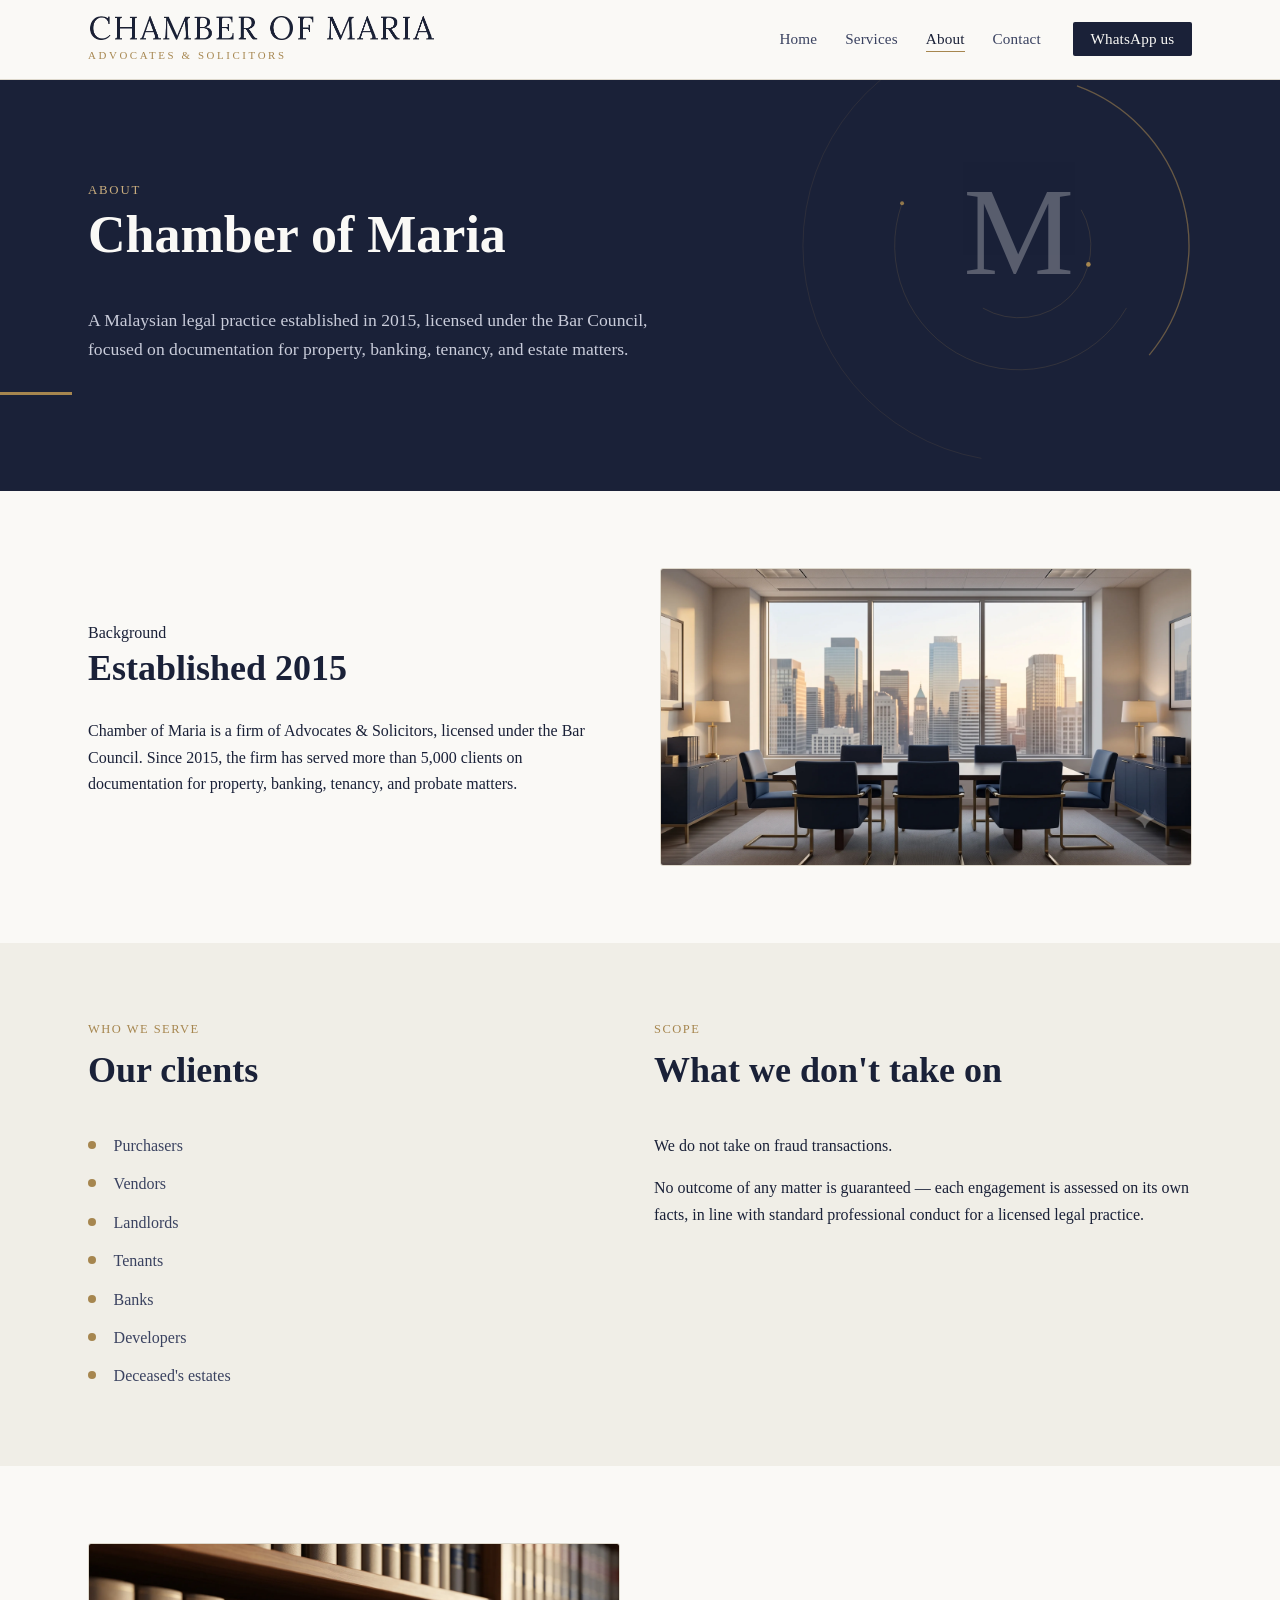
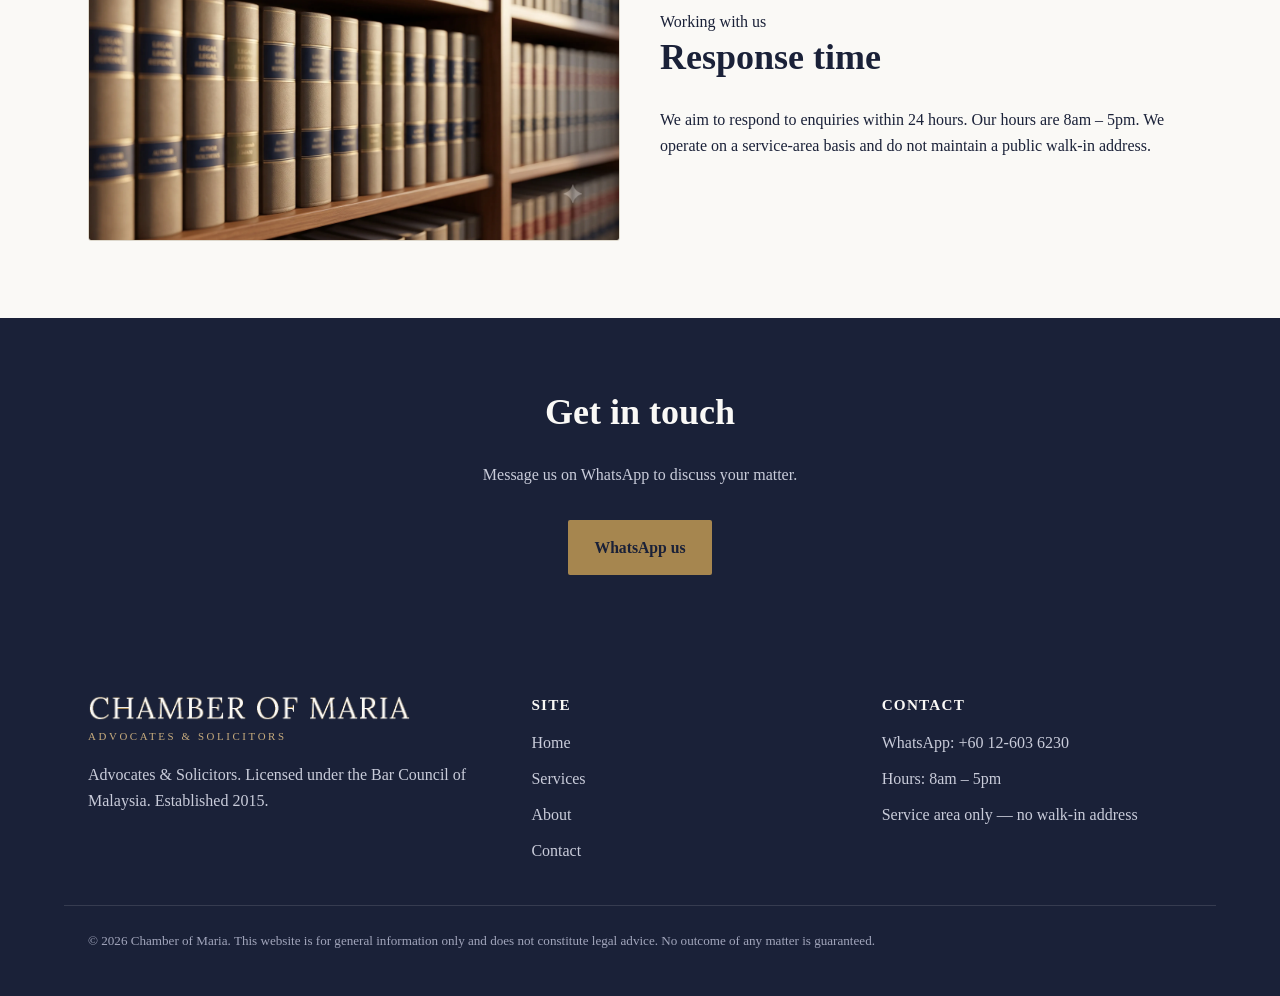
==== commit b53f95c4: "here section amendment 02" ====
--- a/about.html
+++ b/about.html
@@ -51,7 +51,7 @@
         <path d="M 382.7,585.0 A 330,330 0 0 1 382.7,-65.0" stroke-width="1" opacity="0.2"/>
         <path d="M 535.3,205.0 A 110,110 0 0 1 385.0,355.3" stroke-width="1" opacity="0.3"/>
       </g>
-      <circle cx="440" cy="260" r="4" fill="var(--gold, #A6864F)"/>
+      <text x="440" y="260" text-anchor="middle" dominant-baseline="middle" font-family="Lora, Georgia, serif" font-size="190" fill="var(--paper, #FAF9F6)" opacity="0.28">M</text>
       <g class="orbit orbit-1">
         <circle cx="546.3" cy="288.5" r="3.5" fill="var(--gold, #A6864F)" opacity="1.0"/>
       </g>
--- a/css/style.css
+++ b/css/style.css
@@ -175,8 +175,9 @@
 .hero-decoration {
   position: absolute;
   right: -40px;
-  top: 0;
-  width: 620px;
+  top: 50%;
+  transform: translateY(-50%);
+  width: min(680px, 46vw);
   height: auto;
   pointer-events: none;
 }
